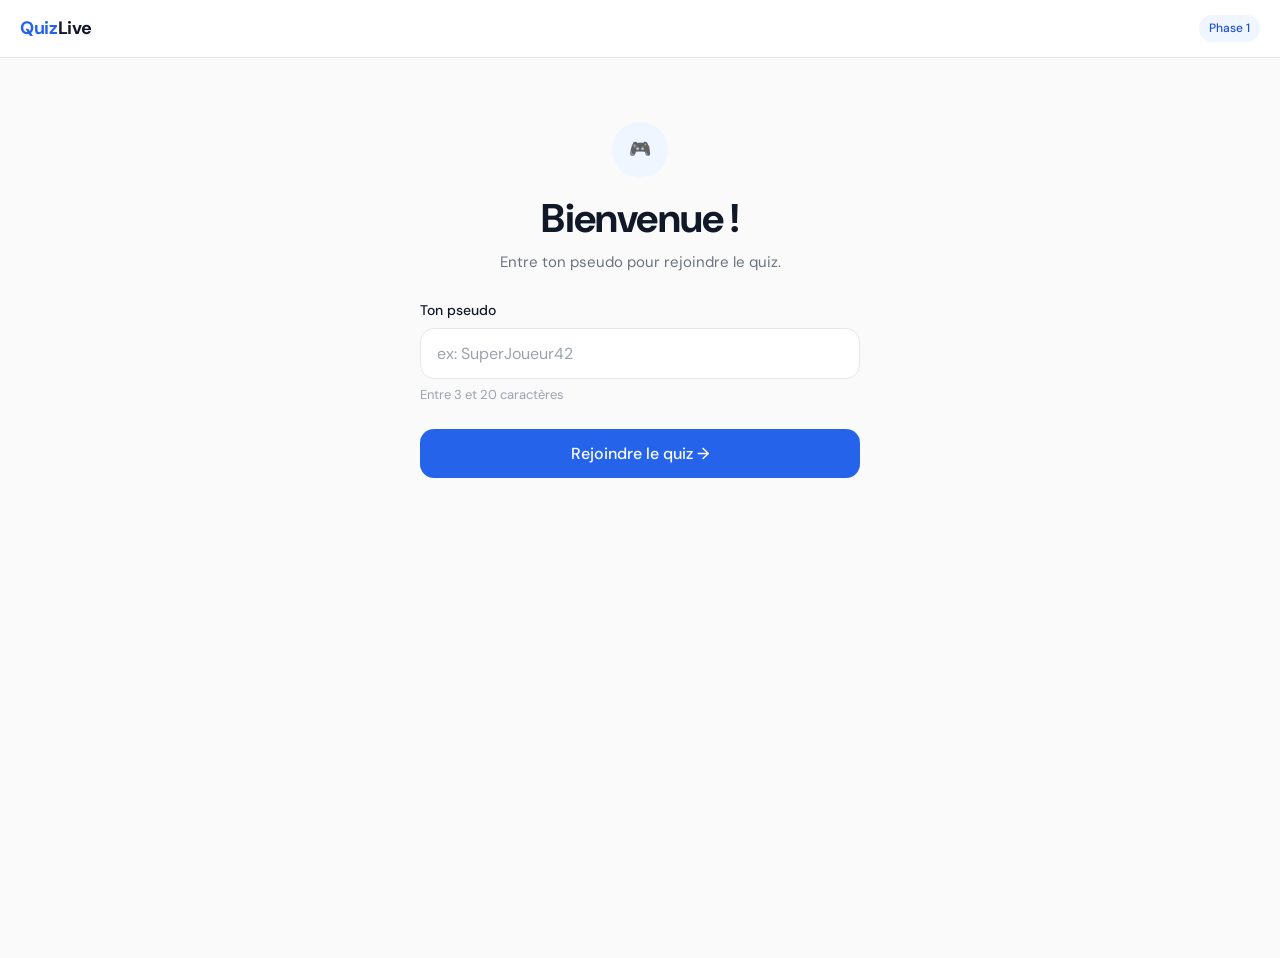
==== V1/phase-1-html-css-js/index.html @ d31c4eb4 "main:version main" ====
<!DOCTYPE html>
<html lang="fr">
<head>
  <meta charset="UTF-8" />
  <meta name="viewport" content="width=device-width, initial-scale=1.0" />
  <title>QuizLive — Joueur</title>
  <link rel="preconnect" href="https://fonts.googleapis.com" />
  <link href="https://fonts.googleapis.com/css2?family=DM+Sans:wght@400;500;700&display=swap" rel="stylesheet" />
  <link rel="stylesheet" href="../design-system.css" />
  <link rel="stylesheet" href="style.css" />
</head>
<body>

  <nav class="navbar">
    <span class="navbar__logo">Quiz<span>Live</span></span>
    <span class="badge badge--blue">Phase 1</span>
  </nav>

  <div class="page">
    <main class="page__main">
      <div class="container">

        <!-- ==========================================
             ÉCRAN 1 — ACCUEIL : entrer pseudo
             ========================================== -->
        <section id="screen-home" class="screen anim-fade">
          <div class="stack stack--lg text-center" style="padding-top: 2rem;">
            <div>
              <div class="avatar avatar--lg center" style="margin: 0 auto 1rem;">🎮</div>
              <h1>Bienvenue !</h1>
              <p class="mt-1">Entre ton pseudo pour rejoindre le quiz.</p>
            </div>

            <div class="form-group" style="text-align: left;">
              <label class="form-label" for="pseudo-input">Ton pseudo</label>
              <input
                id="pseudo-input"
                class="input input--lg"
                type="text"
                placeholder="ex: SuperJoueur42"
                maxlength="20"
              />
              <!-- État erreur : affiché par JS quand champ vide ou trop court -->
              <span class="form-hint screen-error" id="pseudo-error" style="display: none; color: var(--color-danger);">
                ⚠ Pseudo trop court — minimum 3 caractères.
              </span>
              <span class="form-hint" id="pseudo-hint">Entre 3 et 20 caractères</span>
            </div>

            <button class="btn btn--primary btn--full btn--lg" id="btn-join">
              Rejoindre le quiz →
            </button>
          </div>
        </section>

        <!-- ==========================================
             ÉCRAN 2 — SALLE D'ATTENTE
             ========================================== -->
        <section id="screen-waiting" class="screen" style="display: none;">
          <div class="stack stack--lg text-center" style="padding-top: 3rem;">
            <div class="anim-pulse" style="font-size: 3rem;">⏳</div>
            <div>
              <h2>En attente...</h2>
              <p class="mt-1">L'admin va lancer le quiz dans un instant.</p>
            </div>
            <div class="card card--flat" style="background: var(--color-primary-light);">
              <p style="color: var(--color-primary); font-weight: 500;">
                Connecté en tant que : <strong id="display-pseudo">—</strong>
              </p>
            </div>
            <!-- Joueurs déjà présents -->
            <div>
              <p style="font-size: 0.875rem; color: var(--color-text-muted); margin-bottom: 0.75rem;">3 joueurs connectés</p>
              <div class="cluster cluster--sm" style="justify-content: center;">
                <div class="avatar avatar--sm">A</div>
                <div class="avatar avatar--sm" style="background: #F3F4F6; color: #6B7280;">B</div>
                <div class="avatar avatar--sm" style="background: #FFF7ED; color: #C2410C;">C</div>
                <div class="avatar avatar--sm anim-pulse" style="background: var(--color-border); color: var(--color-text-muted); font-size: 0.625rem;">+</div>
              </div>
            </div>
          </div>
        </section>

        <!-- ==========================================
             ÉCRAN 3 — QUESTION EN COURS
             ========================================== -->
        <section id="screen-question" class="screen" style="display: none;">
          <div class="stack stack--md">

            <div class="between">
              <span id="question-counter" class="badge badge--gray">Question 1 / 5</span>
              <svg class="timer-ring" viewBox="0 0 64 64" aria-label="Timer">
                <circle class="timer-ring__track" cx="32" cy="32" r="27" />
                <circle class="timer-ring__fill" id="timer-fill" cx="32" cy="32" r="27" />
                <text class="timer-ring__text" id="timer-text" x="32" y="32">30</text>
              </svg>
            </div>

            <div class="progress">
              <div class="progress__fill" id="progress-bar" style="width: 20%;"></div>
            </div>

            <div class="card card--elevated anim-fade">
              <h3 id="question-text" style="font-size: 1.125rem; line-height: 1.5;">
                Quelle balise HTML est utilisée pour les titres de niveau 1 ?
              </h3>
            </div>

            <div class="answer-grid" id="answers-grid">
              <button class="answer-btn">&lt;h1&gt;</button>
              <button class="answer-btn">&lt;title&gt;</button>
              <button class="answer-btn">&lt;header&gt;</button>
              <button class="answer-btn">&lt;heading&gt;</button>
            </div>

          </div>
        </section>

        <!-- ==========================================
             ÉCRAN 4A — FEEDBACK : BONNE RÉPONSE
             ========================================== -->
        <section id="screen-feedback-correct" class="screen" style="display: none;">
          <div class="stack stack--md text-center" style="padding-top: 2rem;">
            <div style="font-size: 4rem;" class="anim-pop">✅</div>
            <div>
              <h2 style="color: var(--color-success);">Bonne réponse !</h2>
              <p class="mt-1">La balise correcte est bien <strong>&lt;h1&gt;</strong>.</p>
            </div>
            <div class="card" style="background: var(--color-success-light); border-color: #BBF7D0;">
              <div class="between">
                <span class="text-muted" style="font-size: 0.875rem;">Points gagnés</span>
                <span class="fw-700 text-success" style="font-size: 1.25rem;">+100 pts</span>
              </div>
              <div class="divider"></div>
              <div class="between">
                <span class="text-muted" style="font-size: 0.875rem;">Score total</span>
                <span id="score-display" class="fw-700 text-success" style="font-size: 1.25rem;">100 pts</span>
              </div>
            </div>
            <p class="text-muted" style="font-size: 0.875rem;">
              Prochaine question dans <span id="next-countdown">3</span>s...
            </p>
          </div>
        </section>

        <!-- ==========================================
             ÉCRAN 4B — FEEDBACK : MAUVAISE RÉPONSE
             ========================================== -->
        <section id="screen-feedback-wrong" class="screen" style="display: none;">
          <div class="stack stack--md text-center" style="padding-top: 2rem;">
            <div style="font-size: 4rem;" class="anim-pop">❌</div>
            <div>
              <h2 style="color: var(--color-danger);">Mauvaise réponse</h2>
              <p class="mt-1">La bonne réponse était <strong>&lt;h1&gt;</strong>.</p>
            </div>
            <div class="card" style="background: var(--color-danger-light); border-color: #FECACA;">
              <div class="between">
                <span class="text-muted" style="font-size: 0.875rem;">Points gagnés</span>
                <span class="fw-700 text-danger" style="font-size: 1.25rem;">+0 pts</span>
              </div>
              <div class="divider"></div>
              <div class="between">
                <span class="text-muted" style="font-size: 0.875rem;">Score total</span>
                <span class="fw-700" style="font-size: 1.25rem; color: var(--color-text-primary);">100 pts</span>
              </div>
            </div>
            <p class="text-muted" style="font-size: 0.875rem;">
              Prochaine question dans <span>3</span>s...
            </p>
          </div>
        </section>

        <!-- ==========================================
             ÉCRAN 4C — TIMER EXPIRÉ (pas de réponse)
             ========================================== -->
        <section id="screen-timeout" class="screen" style="display: none;">
          <div class="stack stack--md text-center" style="padding-top: 2rem;">
            <div style="font-size: 4rem;" class="anim-pop">⏰</div>
            <div>
              <h2 style="color: var(--color-warning);">Temps écoulé !</h2>
              <p class="mt-1">Tu n'as pas répondu à temps.</p>
            </div>
            <div class="card" style="background: #FFFBEB; border-color: #FDE68A;">
              <div class="between">
                <span class="text-muted" style="font-size: 0.875rem;">Points gagnés</span>
                <span class="fw-700" style="font-size: 1.25rem; color: var(--color-warning);">+0 pts</span>
              </div>
              <div class="divider"></div>
              <div class="between">
                <span class="text-muted" style="font-size: 0.875rem;">Score total</span>
                <span class="fw-700" style="font-size: 1.25rem; color: var(--color-text-primary);">100 pts</span>
              </div>
            </div>
            <div class="card card--flat" style="background: var(--color-bg);">
              <p style="font-size: 0.875rem;">La bonne réponse était : <strong>&lt;h1&gt;</strong></p>
            </div>
            <p class="text-muted" style="font-size: 0.875rem;">
              Prochaine question dans <span>3</span>s...
            </p>
          </div>
        </section>

        <!-- ==========================================
             ÉCRAN 5 — SCORE INTERMÉDIAIRE (entre questions)
             ========================================== -->
        <section id="screen-mid-score" class="screen" style="display: none;">
          <div class="stack stack--lg">
            <div class="text-center">
              <p style="font-size: 0.8125rem; color: var(--color-text-muted); margin-bottom: 0.25rem;">Après la question 2 / 5</p>
              <h2>Classement en direct</h2>
            </div>

            <!-- Ta position mise en avant -->
            <div class="card" style="background: var(--color-primary-light); border-color: #BFDBFE;">
              <div class="between">
                <div>
                  <p style="font-size: 0.8125rem; color: var(--color-primary);">Ta position</p>
                  <p class="fw-700" style="font-size: 1.75rem; color: var(--color-primary); line-height: 1;">3ème</p>
                </div>
                <div style="text-align: right;">
                  <p style="font-size: 0.8125rem; color: var(--color-text-muted);">Ton score</p>
                  <p class="fw-700" style="font-size: 1.5rem; color: var(--color-primary);">200 pts</p>
                </div>
              </div>
            </div>

            <!-- Top 3 -->
            <div class="stack stack--sm">
              <div class="lb-row lb-row--gold">
                <span class="lb-rank">🥇</span>
                <span class="avatar avatar--sm">A</span>
                <span class="lb-name">Alice</span>
                <span class="lb-score">300 pts</span>
              </div>
              <div class="lb-row lb-row--silver">
                <span class="lb-rank">🥈</span>
                <span class="avatar avatar--sm" style="background: #F3F4F6; color: #6B7280;">B</span>
                <span class="lb-name">Bob</span>
                <span class="lb-score">250 pts</span>
              </div>
              <div class="lb-row" style="border-color: var(--color-primary); background: var(--color-primary-light);">
                <span class="lb-rank" style="color: var(--color-primary);">3</span>
                <span class="avatar avatar--sm" style="background: var(--color-primary-light); color: var(--color-primary);">T</span>
                <span class="lb-name fw-500" style="color: var(--color-primary);">Toi</span>
                <span class="lb-score">200 pts</span>
              </div>
              <div class="lb-row">
                <span class="lb-rank">4</span>
                <span class="avatar avatar--sm" style="background: #FFF7ED; color: #C2410C;">C</span>
                <span class="lb-name">Carlos</span>
                <span class="lb-score">150 pts</span>
              </div>
            </div>

            <p class="text-muted text-center" style="font-size: 0.875rem;">
              Question suivante dans <span>5</span>s...
            </p>
          </div>
        </section>

        <!-- ==========================================
             ÉCRAN 6 — CLASSEMENT FINAL
             ========================================== -->
        <section id="screen-final" class="screen" style="display: none;">
          <div class="stack stack--lg">
            <div class="text-center">
              <div style="font-size: 2.5rem; margin-bottom: 0.5rem;">🏆</div>
              <h2>Résultats finaux</h2>
              <p>Quiz terminé ! Voici le classement.</p>
            </div>

            <div class="stack stack--sm" id="leaderboard">
              <div class="lb-row lb-row--gold">
                <span class="lb-rank">🥇</span>
                <span class="avatar avatar--sm">A</span>
                <span class="lb-name">Alice</span>
                <span class="lb-score">420 pts</span>
              </div>
              <div class="lb-row lb-row--silver">
                <span class="lb-rank">🥈</span>
                <span class="avatar avatar--sm" style="background: #F3F4F6; color: #6B7280;">B</span>
                <span class="lb-name">Bob</span>
                <span class="lb-score">380 pts</span>
              </div>
              <div class="lb-row lb-row--bronze">
                <span class="lb-rank">🥉</span>
                <span class="avatar avatar--sm" style="background: #FFF7ED; color: #C2410C;">C</span>
                <span class="lb-name">Carlos</span>
                <span class="lb-score">310 pts</span>
              </div>
              <div class="lb-row" style="border-color: var(--color-primary); background: var(--color-primary-light);">
                <span class="lb-rank" style="color: var(--color-primary);">4</span>
                <span class="avatar avatar--sm" style="background: var(--color-primary-light); color: var(--color-primary);">T</span>
                <span class="lb-name fw-500" style="color: var(--color-primary);">Toi</span>
                <span class="lb-score">270 pts</span>
              </div>
            </div>

            <button class="btn btn--secondary btn--full">Jouer à nouveau</button>
          </div>
        </section>

      </div><!-- /container -->
    </main>
  </div>

  <!--
    PHASE 1 — JS à écrire :
    - btn-join           → valide pseudo (min 3 chars), affiche screen-waiting
    - screen-question    → affiche réponses, gère clic, colorie correct/wrong
    - timer              → setInterval, met à jour stroke-dashoffset + texte
    - feedback           → affiche 4A/4B/4C selon résultat
    - mid-score          → affiché après chaque question (sauf la dernière)
    - screen-final       → affiché après la dernière question
    Fonction utilitaire : showScreen(id) → cache tout, affiche id
  -->
</body>
</html>
---- V1/design-system.css ----
/* ============================================
   QUIZLIVE — DESIGN SYSTEM
   Partagé entre toutes les phases
   ============================================ */

/* --- Tokens --- */
:root {
  --color-primary:       #2563EB;
  --color-primary-light: #EFF6FF;
  --color-primary-dark:  #1D4ED8;

  --color-success:       #16A34A;
  --color-success-light: #F0FDF4;
  --color-danger:        #DC2626;
  --color-danger-light:  #FEF2F2;
  --color-warning:       #D97706;
  --color-warning-light: #FFFBEB;

  --color-bg:            #FAFAFA;
  --color-surface:       #FFFFFF;
  --color-border:        #E5E7EB;
  --color-border-strong: #D1D5DB;

  --color-text-primary:  #111827;
  --color-text-secondary:#6B7280;
  --color-text-muted:    #9CA3AF;

  --radius-sm:  6px;
  --radius-md:  10px;
  --radius-lg:  14px;
  --radius-xl:  20px;
  --radius-full:9999px;

  --shadow-sm: 0 1px 3px rgba(0,0,0,0.06), 0 1px 2px rgba(0,0,0,0.04);
  --shadow-md: 0 4px 12px rgba(0,0,0,0.08);
  --shadow-lg: 0 8px 24px rgba(0,0,0,0.10);

  --font-sans: 'DM Sans', system-ui, sans-serif;
  --font-mono: 'JetBrains Mono', monospace;

  --transition: 150ms ease;
}

/* --- Reset --- */
*, *::before, *::after { box-sizing: border-box; margin: 0; padding: 0; }
html { font-size: 16px; -webkit-font-smoothing: antialiased; }
body {
  font-family: var(--font-sans);
  background: var(--color-bg);
  color: var(--color-text-primary);
  line-height: 1.6;
}
img, svg { display: block; max-width: 100%; }
a { color: var(--color-primary); text-decoration: none; }
a:hover { text-decoration: underline; }
ul, ol { list-style: none; }
button { font-family: inherit; cursor: pointer; }
input, textarea, select { font-family: inherit; }

/* --- Typography --- */
h1 { font-size: clamp(1.75rem, 4vw, 2.5rem); font-weight: 700; line-height: 1.2; letter-spacing: -0.02em; }
h2 { font-size: clamp(1.25rem, 3vw, 1.75rem); font-weight: 600; line-height: 1.3; letter-spacing: -0.01em; }
h3 { font-size: 1.125rem; font-weight: 600; line-height: 1.4; }
h4 { font-size: 0.9375rem; font-weight: 600; }
p  { font-size: 0.9375rem; color: var(--color-text-secondary); line-height: 1.7; }
small { font-size: 0.8125rem; color: var(--color-text-muted); }

/* --- Layout helpers --- */
.container { width: 100%; max-width: 480px; margin: 0 auto; padding: 0 1.25rem; }
.container--wide { max-width: 960px; }
.stack { display: flex; flex-direction: column; }
.stack--sm  { gap: 0.5rem; }
.stack--md  { gap: 1rem; }
.stack--lg  { gap: 1.5rem; }
.cluster { display: flex; flex-wrap: wrap; align-items: center; }
.cluster--sm  { gap: 0.5rem; }
.cluster--md  { gap: 0.75rem; }
.grid-2 { display: grid; grid-template-columns: repeat(2, 1fr); gap: 0.75rem; }
.grid-4 { display: grid; grid-template-columns: repeat(4, 1fr); gap: 0.75rem; }
.center { display: flex; align-items: center; justify-content: center; }
.between { display: flex; align-items: center; justify-content: space-between; }
.sr-only { position: absolute; width: 1px; height: 1px; overflow: hidden; clip: rect(0,0,0,0); white-space: nowrap; }

/* --- Card --- */
.card {
  background: var(--color-surface);
  border: 1px solid var(--color-border);
  border-radius: var(--radius-lg);
  padding: 1.25rem;
  box-shadow: var(--shadow-sm);
}
.card--flat { box-shadow: none; }
.card--elevated { box-shadow: var(--shadow-md); }

/* --- Buttons --- */
.btn {
  display: inline-flex; align-items: center; justify-content: center; gap: 0.5rem;
  padding: 0.625rem 1.25rem;
  font-size: 0.9375rem; font-weight: 500;
  border-radius: var(--radius-md);
  border: none;
  transition: all var(--transition);
  white-space: nowrap;
  user-select: none;
}
.btn:active { transform: scale(0.97); }
.btn--primary {
  background: var(--color-primary);
  color: #fff;
}
.btn--primary:hover { background: var(--color-primary-dark); }
.btn--secondary {
  background: var(--color-primary-light);
  color: var(--color-primary);
}
.btn--secondary:hover { background: #DBEAFE; }
.btn--ghost {
  background: transparent;
  color: var(--color-text-secondary);
  border: 1px solid var(--color-border);
}
.btn--ghost:hover { background: var(--color-bg); border-color: var(--color-border-strong); }
.btn--danger {
  background: var(--color-danger-light);
  color: var(--color-danger);
}
.btn--danger:hover { background: #FEE2E2; }
.btn--full { width: 100%; }
.btn--lg { padding: 0.875rem 1.75rem; font-size: 1rem; border-radius: var(--radius-lg); }
.btn--sm { padding: 0.375rem 0.875rem; font-size: 0.8125rem; }
.btn:disabled { opacity: 0.45; pointer-events: none; }

/* --- Inputs --- */
.input {
  width: 100%;
  padding: 0.625rem 0.875rem;
  font-size: 0.9375rem;
  border: 1px solid var(--color-border);
  border-radius: var(--radius-md);
  background: var(--color-surface);
  color: var(--color-text-primary);
  transition: border-color var(--transition), box-shadow var(--transition);
  outline: none;
}
.input:focus {
  border-color: var(--color-primary);
  box-shadow: 0 0 0 3px rgba(37,99,235,0.12);
}
.input::placeholder { color: var(--color-text-muted); }
.input--lg { padding: 0.875rem 1rem; font-size: 1rem; border-radius: var(--radius-lg); }

/* --- Form group --- */
.form-group { display: flex; flex-direction: column; gap: 0.375rem; }
.form-label { font-size: 0.875rem; font-weight: 500; color: var(--color-text-primary); }
.form-hint  { font-size: 0.8125rem; color: var(--color-text-muted); }

/* --- Badge --- */
.badge {
  display: inline-flex; align-items: center;
  padding: 0.25rem 0.625rem;
  font-size: 0.75rem; font-weight: 500;
  border-radius: var(--radius-full);
}
.badge--blue    { background: #EFF6FF; color: #1D4ED8; }
.badge--green   { background: #F0FDF4; color: #15803D; }
.badge--amber   { background: #FFFBEB; color: #B45309; }
.badge--red     { background: #FEF2F2; color: #B91C1C; }
.badge--gray    { background: #F3F4F6; color: #4B5563; }
.badge--purple  { background: #F5F3FF; color: #6D28D9; }

/* --- Avatar --- */
.avatar {
  width: 40px; height: 40px; border-radius: 50%;
  display: flex; align-items: center; justify-content: center;
  font-size: 0.875rem; font-weight: 600;
  background: var(--color-primary-light);
  color: var(--color-primary);
  flex-shrink: 0;
}
.avatar--lg { width: 56px; height: 56px; font-size: 1.125rem; }
.avatar--sm { width: 28px; height: 28px; font-size: 0.75rem; }

/* --- Timer --- */
.timer-ring { width: 64px; height: 64px; position: relative; }
.timer-ring__track { fill: none; stroke: var(--color-border); stroke-width: 4; }
.timer-ring__fill  { fill: none; stroke: var(--color-primary); stroke-width: 4;
  stroke-linecap: round; stroke-dasharray: 170; stroke-dashoffset: 0;
  transform: rotate(-90deg); transform-origin: center;
  transition: stroke-dashoffset 1s linear, stroke 0.3s; }
.timer-ring__text  { font-size: 1rem; font-weight: 700; fill: var(--color-text-primary); dominant-baseline: middle; text-anchor: middle; }

/* --- Progress bar --- */
.progress { height: 6px; background: var(--color-border); border-radius: var(--radius-full); overflow: hidden; }
.progress__fill { height: 100%; background: var(--color-primary); border-radius: var(--radius-full); transition: width 0.4s ease; }
.progress__fill--success { background: var(--color-success); }
.progress__fill--danger  { background: var(--color-danger); }

/* --- Answer options --- */
.answer-grid { display: grid; grid-template-columns: 1fr 1fr; gap: 0.625rem; }
.answer-btn {
  padding: 1rem; text-align: left;
  font-size: 0.9375rem; font-weight: 500;
  background: var(--color-surface);
  border: 1.5px solid var(--color-border);
  border-radius: var(--radius-lg);
  cursor: pointer; transition: all var(--transition);
  color: var(--color-text-primary);
}
.answer-btn:hover  { border-color: var(--color-primary); background: var(--color-primary-light); color: var(--color-primary); }
.answer-btn.correct { border-color: var(--color-success); background: var(--color-success-light); color: var(--color-success); }
.answer-btn.wrong   { border-color: var(--color-danger);  background: var(--color-danger-light);  color: var(--color-danger); }
.answer-btn:disabled { pointer-events: none; opacity: 0.7; }

/* --- Leaderboard row --- */
.lb-row {
  display: flex; align-items: center; gap: 0.75rem;
  padding: 0.75rem 1rem;
  background: var(--color-surface);
  border: 1px solid var(--color-border);
  border-radius: var(--radius-md);
}
.lb-row--gold   { background: #FFFBEB; border-color: #FDE68A; }
.lb-row--silver { background: #F9FAFB; border-color: #D1D5DB; }
.lb-row--bronze { background: #FFF7ED; border-color: #FED7AA; }
.lb-rank { font-size: 0.875rem; font-weight: 700; width: 24px; text-align: center; color: var(--color-text-muted); }
.lb-name { flex: 1; font-weight: 500; font-size: 0.9375rem; }
.lb-score { font-weight: 700; font-size: 1rem; color: var(--color-primary); }

/* --- Navbar --- */
.navbar {
  display: flex; align-items: center; justify-content: space-between;
  padding: 0.875rem 1.25rem;
  background: var(--color-surface);
  border-bottom: 1px solid var(--color-border);
  position: sticky; top: 0; z-index: 10;
}
.navbar__logo { font-size: 1.125rem; font-weight: 700; color: var(--color-primary); letter-spacing: -0.02em; }
.navbar__logo span { color: var(--color-text-primary); }

/* --- Page section --- */
.page {
  min-height: 100vh;
  display: flex; flex-direction: column;
}
.page__main {
  flex: 1;
  padding: 2rem 0;
}

/* --- Divider --- */
.divider { height: 1px; background: var(--color-border); margin: 1rem 0; }
.divider--text {
  display: flex; align-items: center; gap: 0.75rem;
  font-size: 0.8125rem; color: var(--color-text-muted);
}
.divider--text::before, .divider--text::after {
  content: ''; flex: 1; height: 1px; background: var(--color-border);
}

/* --- Utility --- */
.text-center { text-align: center; }
.text-muted  { color: var(--color-text-muted); }
.text-success { color: var(--color-success); }
.text-danger  { color: var(--color-danger); }
.text-primary { color: var(--color-primary); }
.fw-500 { font-weight: 500; }
.fw-700 { font-weight: 700; }
.mt-1 { margin-top: 0.5rem; }
.mt-2 { margin-top: 1rem; }
.mt-3 { margin-top: 1.5rem; }
.mt-4 { margin-top: 2rem; }
.w-full { width: 100%; }

/* --- Animations --- */
@keyframes fadeIn {
  from { opacity: 0; transform: translateY(8px); }
  to   { opacity: 1; transform: translateY(0); }
}
@keyframes pop {
  0%   { transform: scale(0.95); }
  60%  { transform: scale(1.03); }
  100% { transform: scale(1); }
}
@keyframes pulse {
  0%, 100% { opacity: 1; }
  50%       { opacity: 0.5; }
}
.anim-fade { animation: fadeIn 0.25s ease both; }
.anim-pop  { animation: pop 0.3s ease both; }
.anim-pulse { animation: pulse 1.5s ease infinite; }

/* --- Responsive --- */
@media (max-width: 480px) {
  .answer-grid { grid-template-columns: 1fr; }
  .grid-2 { grid-template-columns: 1fr; }
  .grid-4 { grid-template-columns: repeat(2, 1fr); }
  h1 { font-size: 1.625rem; }
}
---- V1/phase-1-html-css-js/style.css ----
/* ============================================
   PHASE 1 — Styles spécifiques
   Surcharges et ajouts au design system
   ============================================ */

/* Écrans (sections affichées/masquées par JS) */
.screen {
  /* JS toggle : display:none / display:block */
}

/* Timer animation (contrôlée par JS en phase 1) */
/* La piste SVG fait un cercle de circumférence ≈ 170px */
/* JS mettra à jour stroke-dashoffset de 0 (plein) à 170 (vide) */

/* Grille admin responsive */
@media (max-width: 640px) {
  .grid-4 {
    grid-template-columns: repeat(2, 1fr);
  }
}

/* Barre de progression quiz (% avancement questions) */
#progress-bar {
  /* JS met à jour width: en % selon questionIndex / total */
}

/* État actif d'une réponse sélectionnée (avant correction) */
.answer-btn.selected {
  border-color: var(--color-primary);
  background: var(--color-primary-light);
  color: var(--color-primary);
}

/* Animation d'entrée des écrans */
.screen-enter {
  animation: fadeIn 0.2s ease both;
}

/* Joueur connecté — indicateur en ligne */
.player-online::before {
  content: '';
  display: inline-block;
  width: 8px; height: 8px;
  border-radius: 50%;
  background: var(--color-success);
  margin-right: 0.375rem;
  vertical-align: middle;
}
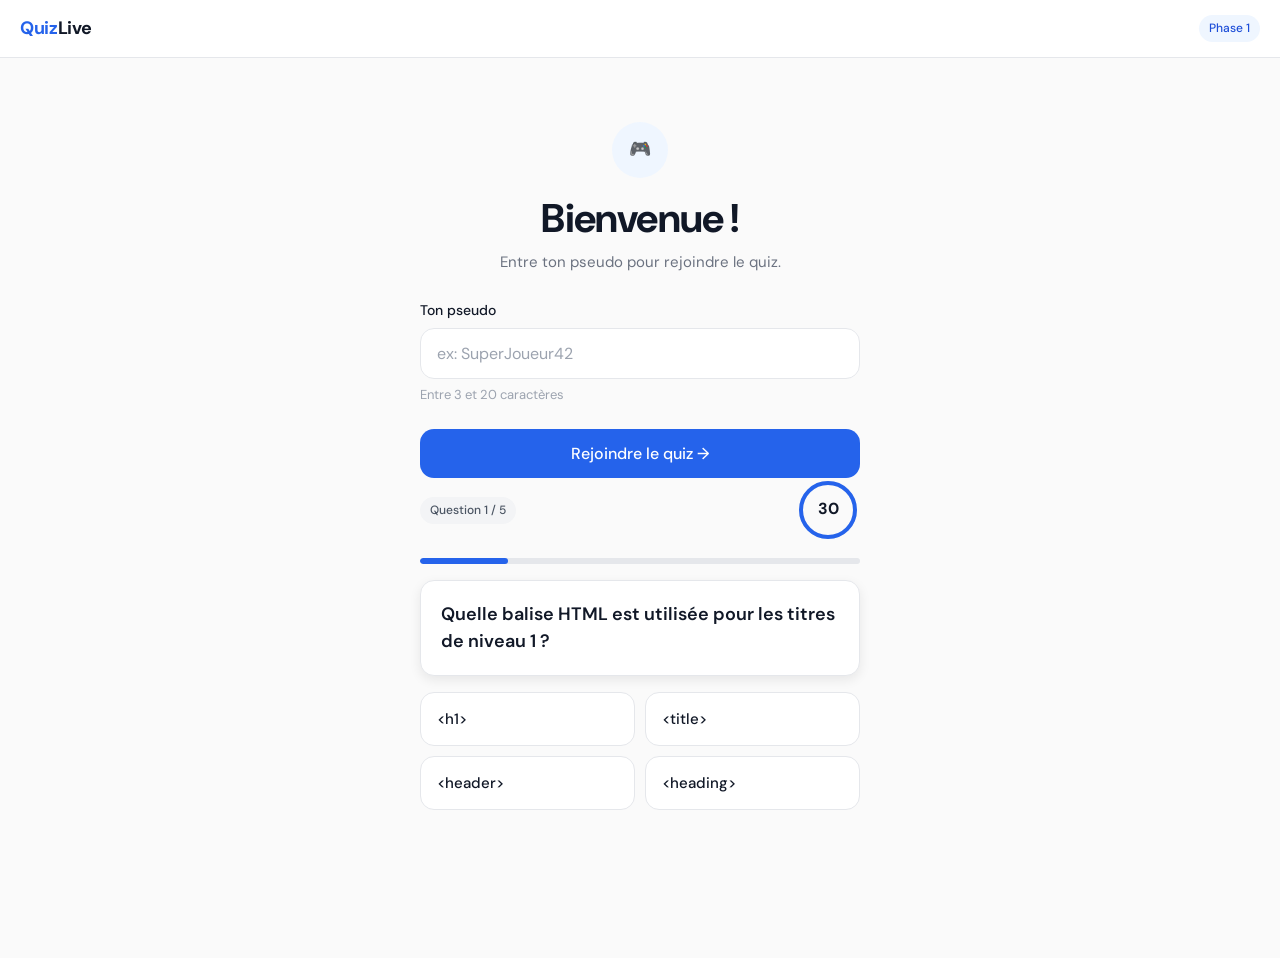
==== commit dfdad064: "fix:timer" ====
--- a/V1/phase-1-html-css-js/index.html
+++ b/V1/phase-1-html-css-js/index.html
@@ -47,7 +47,7 @@
               <span class="form-hint" id="pseudo-hint">Entre 3 et 20 caractères</span>
             </div>
 
-            <button class="btn btn--primary btn--full btn--lg" id="btn-join">
+            <button class="btn btn--primary btn--full btn--lg" id="btn-join" onclick="formValidation()">
               Rejoindre le quiz →
             </button>
           </div>
@@ -84,7 +84,7 @@
         <!-- ==========================================
              ÉCRAN 3 — QUESTION EN COURS
              ========================================== -->
-        <section id="screen-question" class="screen" style="display: none;">
+        <section id="screen-question" class="screen" style="display: block;">
           <div class="stack stack--md">
 
             <div class="between">
@@ -314,5 +314,52 @@
     - screen-final       → affiché après la dernière question
     Fonction utilitaire : showScreen(id) → cache tout, affiche id
   -->
+      <script defer>
+
+
+
+        function showScreen(id){
+         document.querySelectorAll(".screen").forEach((el)=>{
+            el.style.display = "none";
+          });
+          document.getElementById(id).style.display = "block";
+        }
+
+
+        function formValidation(){
+          if(document.querySelector('.input').value.length < 3)
+             document.getElementById("pseudo-error").style.display = "block";
+          else
+            showScreen("screen-waiting");
+            render();
+        }
+        
+
+
+        function render(){
+          document.getElementById("display-pseudo").textContent = document.getElementById("pseudo-input").value;
+        }
+
+
+          let timerInterval;
+
+          function startTimer(seconds) {
+            const circle = document.getElementById('timer-fill');
+            const val    = document.getElementById('timer-text');
+            const circ   = 169;
+            let t = seconds;
+            clearInterval(timerInterval);
+            timerInterval = setInterval(() => {
+              t--;
+              val.textContent = t;
+              circle.style.strokeDashoffset = circ - (circ * t / seconds);
+              if (t <= 0) {
+                clearInterval(timerInterval);
+              }
+            }, 1000);
+          }
+        // startTimer(30);
+  
+      </script>
 </body>
 </html>
